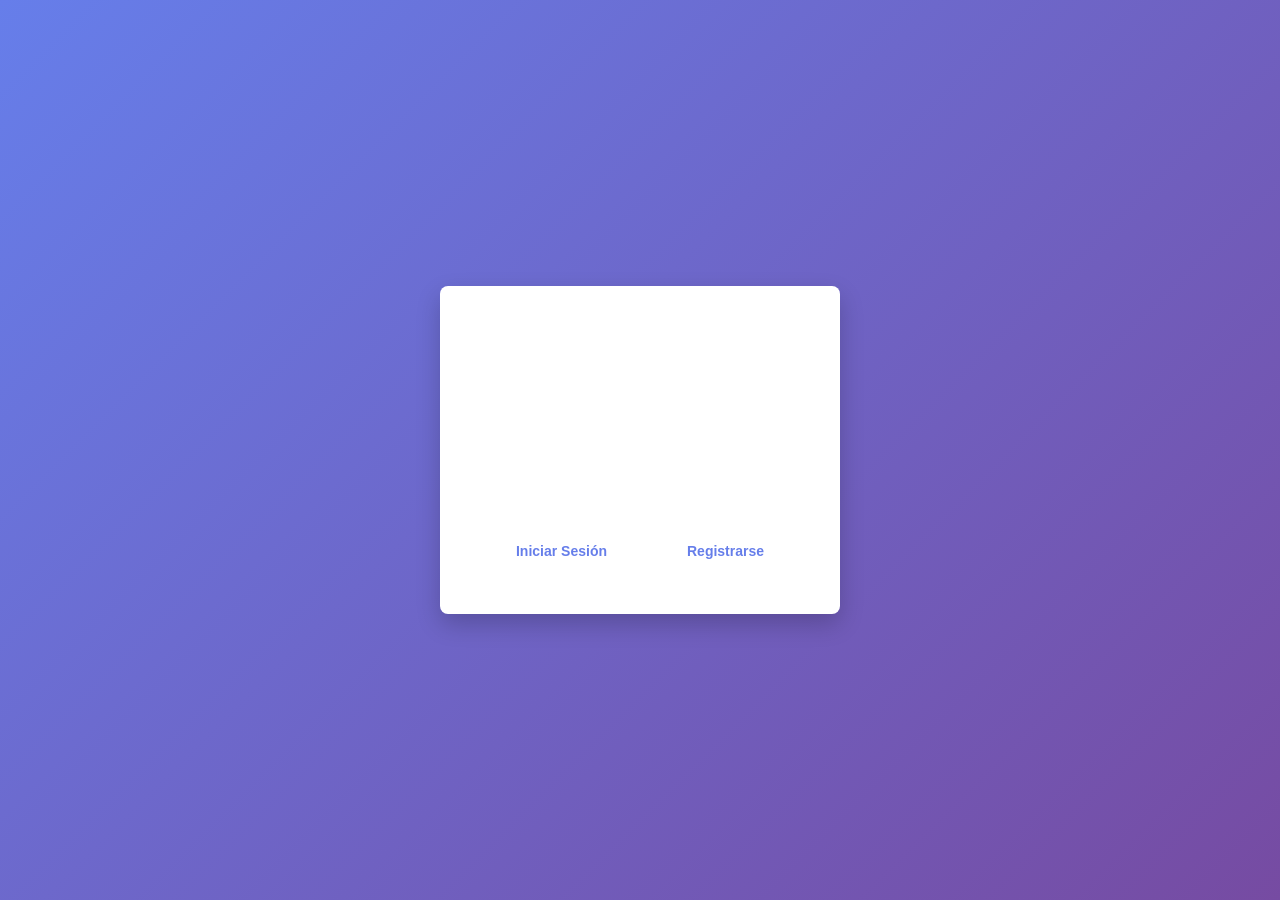
==== index.html @ a93b8e03 "Practica5- PHP" ====
<!DOCTYPE html>
<html lang="es">
<head>
    <meta charset="UTF-8">
    <meta name="viewport" content="width=device-width, initial-scale=1.0">
    <title>Email Manager</title>
    <link rel="stylesheet" href="assets/css/style.css">
    <style>
        body {
            background: linear-gradient(135deg, #667eea 0%, #764ba2 100%);
        }
        .index-container {
            text-align: center;
            color: white;
        }
        .index-container h1 {
            color: white;
            font-size: 48px;
            margin-bottom: 20px;
        }
        .index-container p {
            font-size: 18px;
            margin-bottom: 30px;
        }
        .index-buttons {
            display: flex;
            gap: 20px;
            justify-content: center;
            flex-wrap: wrap;
        }
        .index-btn {
            background: white;
            color: #667eea;
            padding: 15px 30px;
            border-radius: 4px;
            text-decoration: none;
            font-weight: 600;
            transition: transform 0.2s;
        }
        .index-btn:hover {
            transform: translateY(-3px);
            box-shadow: 0 5px 15px rgba(0, 0, 0, 0.2);
        }
    </style>
</head>
<body>
    <div class="container index-container">
        <h1>Email Manager</h1>
        <p>Sistema de Gestión de Usuarios y Autenticación</p>
        
        <div class="index-buttons">
            <a href="views/Auth/login.html" class="index-btn">Iniciar Sesión</a>
            <a href="views/Auth/register.html" class="index-btn">Registrarse</a>
        </div>
    </div>
</body>
</html>
---- assets/css/style.css ----
/* Global Styles */
* {
    margin: 0;
    padding: 0;
    box-sizing: border-box;
}

body {
    font-family: 'Segoe UI', Tahoma, Geneva, Verdana, sans-serif;
    background: linear-gradient(135deg, #667eea 0%, #764ba2 100%);
    min-height: 100vh;
    display: flex;
    align-items: center;
    justify-content: center;
}

.container {
    background: white;
    padding: 40px;
    border-radius: 8px;
    box-shadow: 0 10px 25px rgba(0, 0, 0, 0.2);
    width: 100%;
    max-width: 400px;
}

h1 {
    color: #333;
    margin-bottom: 30px;
    text-align: center;
    font-size: 28px;
}

h2 {
    color: #333;
    margin-bottom: 20px;
    font-size: 24px;
}

h3 {
    color: #555;
    margin-bottom: 15px;
    font-size: 18px;
}

/* Forms */
form {
    display: flex;
    flex-direction: column;
}

.form-group {
    margin-bottom: 15px;
}

label {
    display: block;
    margin-bottom: 5px;
    color: #555;
    font-weight: 600;
    font-size: 14px;
}

input[type="email"],
input[type="password"],
input[type="text"],
input[type="file"],
select {
    width: 100%;
    padding: 10px 12px;
    border: 1px solid #ddd;
    border-radius: 4px;
    font-size: 14px;
    transition: border-color 0.3s;
}

input[type="email"]:focus,
input[type="password"]:focus,
input[type="text"]:focus,
input[type="file"]:focus,
select:focus {
    outline: none;
    border-color: #667eea;
    box-shadow: 0 0 0 3px rgba(102, 126, 234, 0.1);
}

/* Buttons */
button {
    background: linear-gradient(135deg, #667eea 0%, #764ba2 100%);
    color: white;
    padding: 10px 15px;
    border: none;
    border-radius: 4px;
    font-size: 14px;
    font-weight: 600;
    cursor: pointer;
    transition: transform 0.2s, box-shadow 0.2s;
    margin-top: 10px;
}

button:hover {
    transform: translateY(-2px);
    box-shadow: 0 5px 15px rgba(102, 126, 234, 0.3);
}

button:active {
    transform: translateY(0);
}

/* Messages */
.alert {
    padding: 12px 15px;
    border-radius: 4px;
    margin-bottom: 20px;
    font-size: 14px;
}

.alert-error {
    background: #ffe8e8;
    color: #d32f2f;
    border-left: 4px solid #d32f2f;
}

.alert-success {
    background: #e8f5e9;
    color: #388e3c;
    border-left: 4px solid #388e3c;
}

.alert-info {
    background: #e3f2fd;
    color: #1976d2;
    border-left: 4px solid #1976d2;
}

/* Links */
a {
    color: #667eea;
    text-decoration: none;
    transition: color 0.3s;
    font-size: 14px;
}

a:hover {
    color: #764ba2;
    text-decoration: underline;
}

.links {
    margin-top: 20px;
    text-align: center;
    border-top: 1px solid #eee;
    padding-top: 20px;
}

.links p {
    margin: 10px 0;
}

/* Responsive */
@media (max-width: 480px) {
    .container {
        padding: 20px;
        max-width: 100%;
        margin: 20px;
    }
    
    h1 {
        font-size: 24px;
    }
}
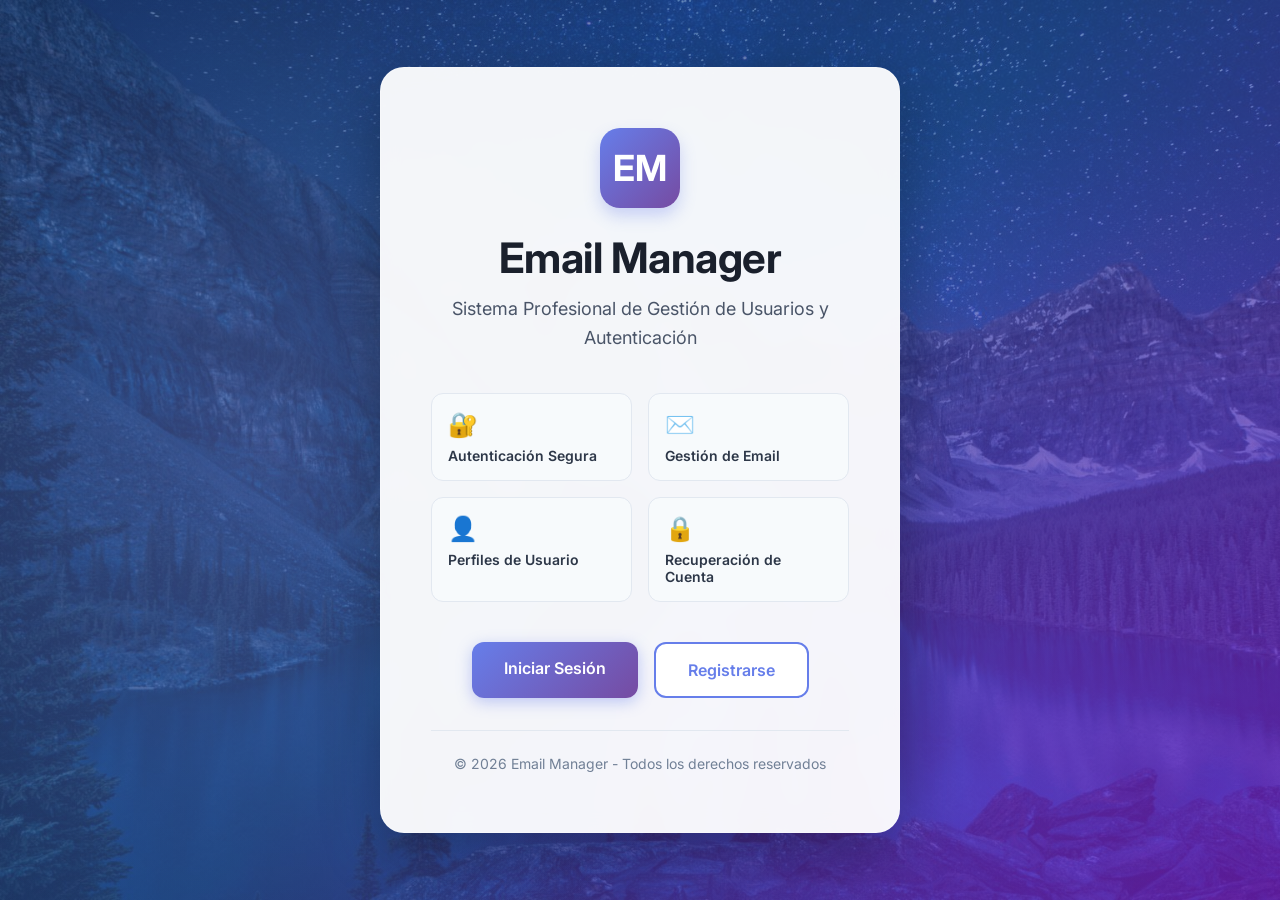
==== commit a7f7ba74: "Fixing all errors and making ugrades" ====
--- a/index.html
+++ b/index.html
@@ -1,57 +1,251 @@
 <!DOCTYPE html>
 <html lang="es">
+
 <head>
     <meta charset="UTF-8">
     <meta name="viewport" content="width=device-width, initial-scale=1.0">
-    <title>Email Manager</title>
+    <title>Email Manager - Sistema Profesional</title>
     <link rel="stylesheet" href="assets/css/style.css">
+    <link href="https://fonts.googleapis.com/css2?family=Inter:wght@300;400;600;700&display=swap" rel="stylesheet">
     <style>
+        html,
         body {
+            overflow: hidden;
+            height: 100vh;
+            margin: 0;
+            padding: 0;
+        }
+
+        body {
+            font-family: 'Inter', -apple-system, BlinkMacSystemFont, 'Segoe UI', sans-serif;
+            background-image: url('public/backgroundImage.jpg');
+            background-size: cover;
+            background-position: center;
+            background-attachment: fixed;
+            position: relative;
+        }
+
+        body::before {
+            content: '';
+            position: absolute;
+            top: 0;
+            left: 0;
+            right: 0;
+            bottom: 0;
+            background: linear-gradient(135deg, rgba(30, 60, 114, 0.65) 0%, rgba(42, 82, 152, 0.65) 50%, rgba(126, 34, 206, 0.65) 100%);
+            pointer-events: none;
+        }
+
+        body::after {
+            content: '';
+            position: absolute;
+            top: 0;
+            left: 0;
+            right: 0;
+            bottom: 0;
+            background:
+                radial-gradient(circle at 20% 50%, rgba(120, 119, 198, 0.3) 0%, transparent 50%),
+                radial-gradient(circle at 80% 80%, rgba(138, 43, 226, 0.3) 0%, transparent 50%);
+            pointer-events: none;
+        }
+
+        .index-wrapper {
+            min-height: 100vh;
+            display: flex;
+            align-items: center;
+            justify-content: center;
+            padding: 20px;
+            position: relative;
+            z-index: 1;
+        }
+
+        .index-container {
+            background: rgba(255, 255, 255, 0.95);
+            backdrop-filter: blur(10px);
+            border-radius: 24px;
+            padding: 60px 50px;
+            box-shadow:
+                0 20px 60px rgba(0, 0, 0, 0.3),
+                0 0 1px rgba(255, 255, 255, 0.5) inset;
+            max-width: 520px;
+            width: 100%;
+            text-align: center;
+            border: 1px solid rgba(255, 255, 255, 0.2);
+        }
+
+        .logo {
+            width: 80px;
+            height: 80px;
+            margin: 0 auto 24px;
             background: linear-gradient(135deg, #667eea 0%, #764ba2 100%);
-        }
-        .index-container {
-            text-align: center;
+            border-radius: 20px;
+            display: flex;
+            align-items: center;
+            justify-content: center;
+            font-size: 36px;
             color: white;
-        }
+            font-weight: 700;
+            box-shadow: 0 8px 16px rgba(102, 126, 234, 0.3);
+        }
+
         .index-container h1 {
-            color: white;
-            font-size: 48px;
-            margin-bottom: 20px;
-        }
-        .index-container p {
+            color: #1a202c;
+            font-size: 42px;
+            font-weight: 700;
+            margin-bottom: 12px;
+            letter-spacing: -0.5px;
+        }
+
+        .index-container .subtitle {
+            color: #4a5568;
             font-size: 18px;
-            margin-bottom: 30px;
-        }
+            margin-bottom: 40px;
+            font-weight: 400;
+            line-height: 1.6;
+        }
+
+        .features {
+            display: grid;
+            grid-template-columns: repeat(2, 1fr);
+            gap: 16px;
+            margin-bottom: 40px;
+            text-align: left;
+        }
+
+        .feature-item {
+            background: #f7fafc;
+            padding: 16px;
+            border-radius: 12px;
+            border: 1px solid #e2e8f0;
+            transition: all 0.3s ease;
+        }
+
+        .feature-item:hover {
+            transform: translateY(-2px);
+            box-shadow: 0 4px 12px rgba(102, 126, 234, 0.15);
+            border-color: #667eea;
+        }
+
+        .feature-icon {
+            font-size: 24px;
+            margin-bottom: 8px;
+        }
+
+        .feature-title {
+            color: #2d3748;
+            font-weight: 600;
+            font-size: 14px;
+            margin: 0;
+        }
+
         .index-buttons {
             display: flex;
-            gap: 20px;
+            gap: 16px;
             justify-content: center;
             flex-wrap: wrap;
         }
+
         .index-btn {
+            padding: 16px 32px;
+            border-radius: 12px;
+            text-decoration: none;
+            font-weight: 600;
+            font-size: 16px;
+            transition: all 0.3s ease;
+            position: relative;
+            overflow: hidden;
+        }
+
+        .index-btn-primary {
+            background: linear-gradient(135deg, #667eea 0%, #764ba2 100%);
+            color: white;
+            box-shadow: 0 4px 15px rgba(102, 126, 234, 0.4);
+        }
+
+        .index-btn-primary:hover {
+            transform: translateY(-3px);
+            box-shadow: 0 8px 25px rgba(102, 126, 234, 0.5);
+        }
+
+        .index-btn-secondary {
             background: white;
             color: #667eea;
-            padding: 15px 30px;
-            border-radius: 4px;
-            text-decoration: none;
-            font-weight: 600;
-            transition: transform 0.2s;
-        }
-        .index-btn:hover {
+            border: 2px solid #667eea;
+        }
+
+        .index-btn-secondary:hover {
+            background: #667eea;
+            color: white;
             transform: translateY(-3px);
-            box-shadow: 0 5px 15px rgba(0, 0, 0, 0.2);
+            box-shadow: 0 4px 15px rgba(102, 126, 234, 0.3);
+        }
+
+        .footer-text {
+            margin-top: 32px;
+            padding-top: 24px;
+            border-top: 1px solid #e2e8f0;
+            color: #718096;
+            font-size: 14px;
+        }
+
+        @media (max-width: 480px) {
+            .index-container {
+                padding: 40px 30px;
+            }
+
+            .index-container h1 {
+                font-size: 32px;
+            }
+
+            .features {
+                grid-template-columns: 1fr;
+            }
+
+            .index-buttons {
+                flex-direction: column;
+            }
+
+            .index-btn {
+                width: 100%;
+            }
         }
     </style>
 </head>
+
 <body>
-    <div class="container index-container">
-        <h1>Email Manager</h1>
-        <p>Sistema de Gestión de Usuarios y Autenticación</p>
-        
-        <div class="index-buttons">
-            <a href="views/Auth/login.html" class="index-btn">Iniciar Sesión</a>
-            <a href="views/Auth/register.html" class="index-btn">Registrarse</a>
+    <div class="index-wrapper">
+        <div class="index-container">
+            <div class="logo">EM</div>
+            <h1>Email Manager</h1>
+            <p class="subtitle">Sistema Profesional de Gestión de Usuarios y Autenticación</p>
+
+            <div class="features">
+                <div class="feature-item">
+                    <div class="feature-icon">🔐</div>
+                    <p class="feature-title">Autenticación Segura</p>
+                </div>
+                <div class="feature-item">
+                    <div class="feature-icon">✉️</div>
+                    <p class="feature-title">Gestión de Email</p>
+                </div>
+                <div class="feature-item">
+                    <div class="feature-icon">👤</div>
+                    <p class="feature-title">Perfiles de Usuario</p>
+                </div>
+                <div class="feature-item">
+                    <div class="feature-icon">🔒</div>
+                    <p class="feature-title">Recuperación de Cuenta</p>
+                </div>
+            </div>
+
+            <div class="index-buttons">
+                <a href="views/Auth/login.html" class="index-btn index-btn-primary">Iniciar Sesión</a>
+                <a href="views/Auth/register.html" class="index-btn index-btn-secondary">Registrarse</a>
+            </div>
+
+            <p class="footer-text">© 2026 Email Manager - Todos los derechos reservados</p>
         </div>
     </div>
 </body>
-</html>
+
+</html>
--- a/assets/css/style.css
+++ b/assets/css/style.css
@@ -1,4 +1,6 @@
 /* Global Styles */
+@import url('https://fonts.googleapis.com/css2?family=Inter:wght@300;400;600;700&display=swap');
+
 * {
     margin: 0;
     padding: 0;
@@ -6,40 +8,66 @@
 }
 
 body {
-    font-family: 'Segoe UI', Tahoma, Geneva, Verdana, sans-serif;
-    background: linear-gradient(135deg, #667eea 0%, #764ba2 100%);
+    font-family: 'Inter', -apple-system, BlinkMacSystemFont, 'Segoe UI', Roboto, sans-serif;
+    background: linear-gradient(135deg, #1e3c72 0%, #2a5298 50%, #7e22ce 100%);
     min-height: 100vh;
     display: flex;
     align-items: center;
     justify-content: center;
+    position: relative;
+    padding: 20px;
+}
+
+body::before {
+    content: '';
+    position: absolute;
+    top: 0;
+    left: 0;
+    right: 0;
+    bottom: 0;
+    background: 
+        radial-gradient(circle at 20% 50%, rgba(120, 119, 198, 0.3) 0%, transparent 50%),
+        radial-gradient(circle at 80% 80%, rgba(138, 43, 226, 0.3) 0%, transparent 50%);
+    pointer-events: none;
 }
 
 .container {
-    background: white;
-    padding: 40px;
-    border-radius: 8px;
-    box-shadow: 0 10px 25px rgba(0, 0, 0, 0.2);
+    background: rgba(255, 255, 255, 0.97);
+    backdrop-filter: blur(10px);
+    padding: 48px 40px;
+    border-radius: 20px;
+    box-shadow: 
+        0 20px 60px rgba(0, 0, 0, 0.3),
+        0 0 1px rgba(255, 255, 255, 0.5) inset;
     width: 100%;
-    max-width: 400px;
+    max-width: 440px;
+    position: relative;
+    z-index: 1;
+    border: 1px solid rgba(255, 255, 255, 0.2);
 }
 
 h1 {
-    color: #333;
-    margin-bottom: 30px;
+    color: #1a202c;
+    margin-bottom: 32px;
     text-align: center;
-    font-size: 28px;
+    font-size: 32px;
+    font-weight: 700;
+    letter-spacing: -0.5px;
 }
 
 h2 {
-    color: #333;
-    margin-bottom: 20px;
-    font-size: 24px;
+    color: #2d3748;
+    margin-bottom: 24px;
+    font-size: 26px;
+    font-weight: 700;
+    letter-spacing: -0.3px;
 }
 
 h3 {
-    color: #555;
-    margin-bottom: 15px;
-    font-size: 18px;
+    color: #4a5568;
+    margin-bottom: 16px;
+    font-size: 20px;
+    font-weight: 600;
 }
 
 /* Forms */
@@ -49,15 +77,16 @@
 }
 
 .form-group {
-    margin-bottom: 15px;
+    margin-bottom: 20px;
 }
 
 label {
     display: block;
-    margin-bottom: 5px;
-    color: #555;
+    margin-bottom: 8px;
+    color: #4a5568;
     font-weight: 600;
     font-size: 14px;
+    letter-spacing: 0.2px;
 }
 
 input[type="email"],
@@ -66,11 +95,14 @@
 input[type="file"],
 select {
     width: 100%;
-    padding: 10px 12px;
-    border: 1px solid #ddd;
-    border-radius: 4px;
-    font-size: 14px;
-    transition: border-color 0.3s;
+    padding: 12px 16px;
+    border: 2px solid #e2e8f0;
+    border-radius: 10px;
+    font-size: 15px;
+    font-family: inherit;
+    transition: all 0.3s ease;
+    background: white;
+    color: #2d3748;
 }
 
 input[type="email"]:focus,
@@ -80,64 +112,85 @@
 select:focus {
     outline: none;
     border-color: #667eea;
-    box-shadow: 0 0 0 3px rgba(102, 126, 234, 0.1);
+    box-shadow: 0 0 0 4px rgba(102, 126, 234, 0.1);
+    background: #ffffff;
+}
+
+input[type="email"]::placeholder,
+input[type="password"]::placeholder,
+input[type="text"]::placeholder {
+    color: #a0aec0;
 }
 
 /* Buttons */
 button {
     background: linear-gradient(135deg, #667eea 0%, #764ba2 100%);
     color: white;
-    padding: 10px 15px;
+    padding: 14px 20px;
     border: none;
-    border-radius: 4px;
-    font-size: 14px;
+    border-radius: 10px;
+    font-size: 15px;
     font-weight: 600;
     cursor: pointer;
-    transition: transform 0.2s, box-shadow 0.2s;
-    margin-top: 10px;
+    transition: all 0.3s ease;
+    margin-top: 12px;
+    box-shadow: 0 4px 15px rgba(102, 126, 234, 0.4);
+    font-family: inherit;
 }
 
 button:hover {
     transform: translateY(-2px);
-    box-shadow: 0 5px 15px rgba(102, 126, 234, 0.3);
+    box-shadow: 0 8px 25px rgba(102, 126, 234, 0.5);
 }
 
 button:active {
     transform: translateY(0);
+    box-shadow: 0 4px 15px rgba(102, 126, 234, 0.4);
+}
+
+button:disabled {
+    opacity: 0.6;
+    cursor: not-allowed;
+    transform: none;
 }
 
 /* Messages */
 .alert {
-    padding: 12px 15px;
-    border-radius: 4px;
-    margin-bottom: 20px;
+    padding: 14px 16px;
+    border-radius: 10px;
+    margin-bottom: 24px;
     font-size: 14px;
+    font-weight: 500;
+    display: flex;
+    align-items: center;
+    gap: 10px;
 }
 
 .alert-error {
-    background: #ffe8e8;
-    color: #d32f2f;
-    border-left: 4px solid #d32f2f;
+    background: #fee;
+    color: #c53030;
+    border: 1px solid #fc8181;
 }
 
 .alert-success {
-    background: #e8f5e9;
-    color: #388e3c;
-    border-left: 4px solid #388e3c;
+    background: #f0fff4;
+    color: #2f855a;
+    border: 1px solid #9ae6b4;
 }
 
 .alert-info {
-    background: #e3f2fd;
-    color: #1976d2;
-    border-left: 4px solid #1976d2;
+    background: #ebf8ff;
+    color: #2c5282;
+    border: 1px solid #90cdf4;
 }
 
 /* Links */
 a {
     color: #667eea;
     text-decoration: none;
-    transition: color 0.3s;
+    transition: all 0.3s ease;
     font-size: 14px;
+    font-weight: 500;
 }
 
 a:hover {
@@ -146,25 +199,60 @@
 }
 
 .links {
-    margin-top: 20px;
+    margin-top: 24px;
     text-align: center;
-    border-top: 1px solid #eee;
-    padding-top: 20px;
+    border-top: 1px solid #e2e8f0;
+    padding-top: 24px;
 }
 
 .links p {
-    margin: 10px 0;
+    margin: 12px 0;
+    color: #718096;
 }
 
 /* Responsive */
 @media (max-width: 480px) {
+    body {
+        padding: 15px;
+    }
+    
     .container {
-        padding: 20px;
+        padding: 32px 24px;
         max-width: 100%;
-        margin: 20px;
+        margin: 0;
+        border-radius: 16px;
     }
     
     h1 {
-        font-size: 24px;
-    }
-}
+        font-size: 28px;
+    }
+    
+    h2 {
+        font-size: 22px;
+    }
+}
+
+/* Additional Utilities */
+.text-center {
+    text-align: center;
+}
+
+.text-muted {
+    color: #718096;
+}
+
+.mt-2 {
+    margin-top: 8px;
+}
+
+.mt-4 {
+    margin-top: 16px;
+}
+
+.mb-2 {
+    margin-bottom: 8px;
+}
+
+.mb-4 {
+    margin-bottom: 16px;
+}
